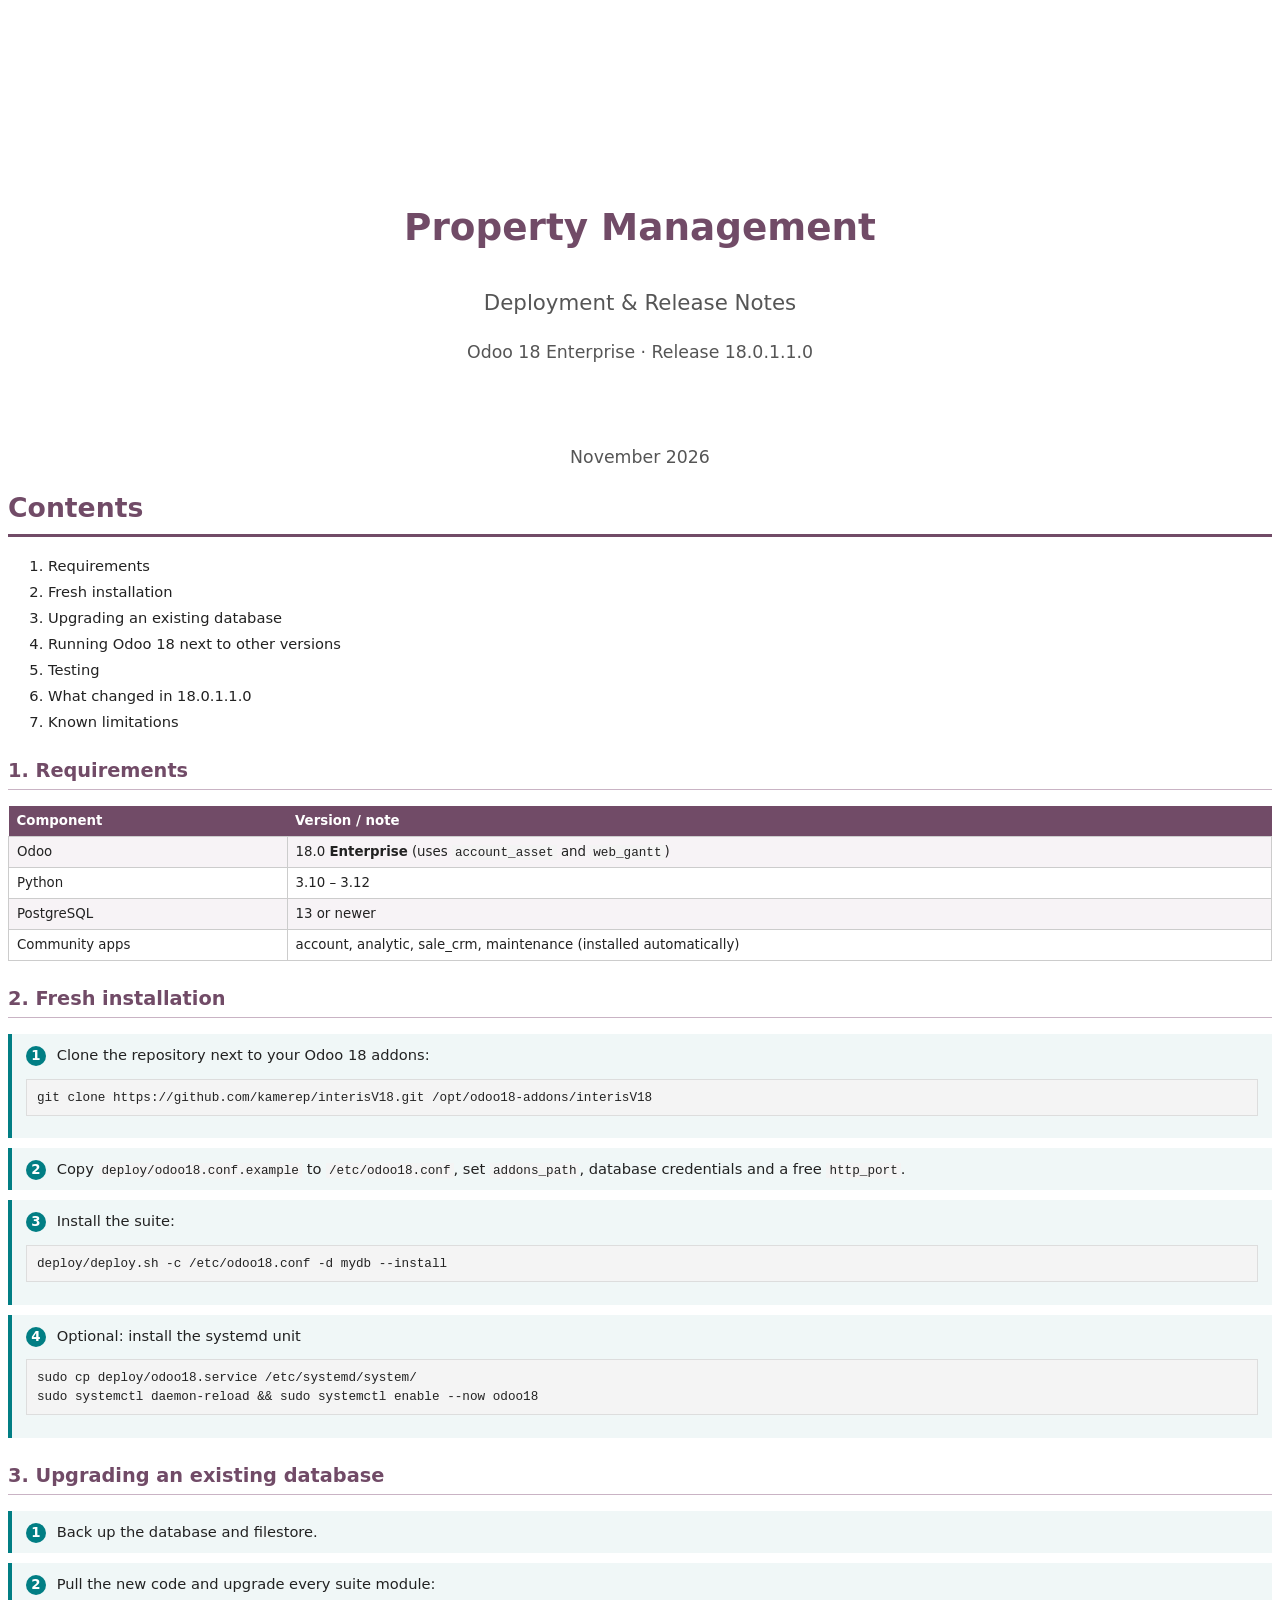
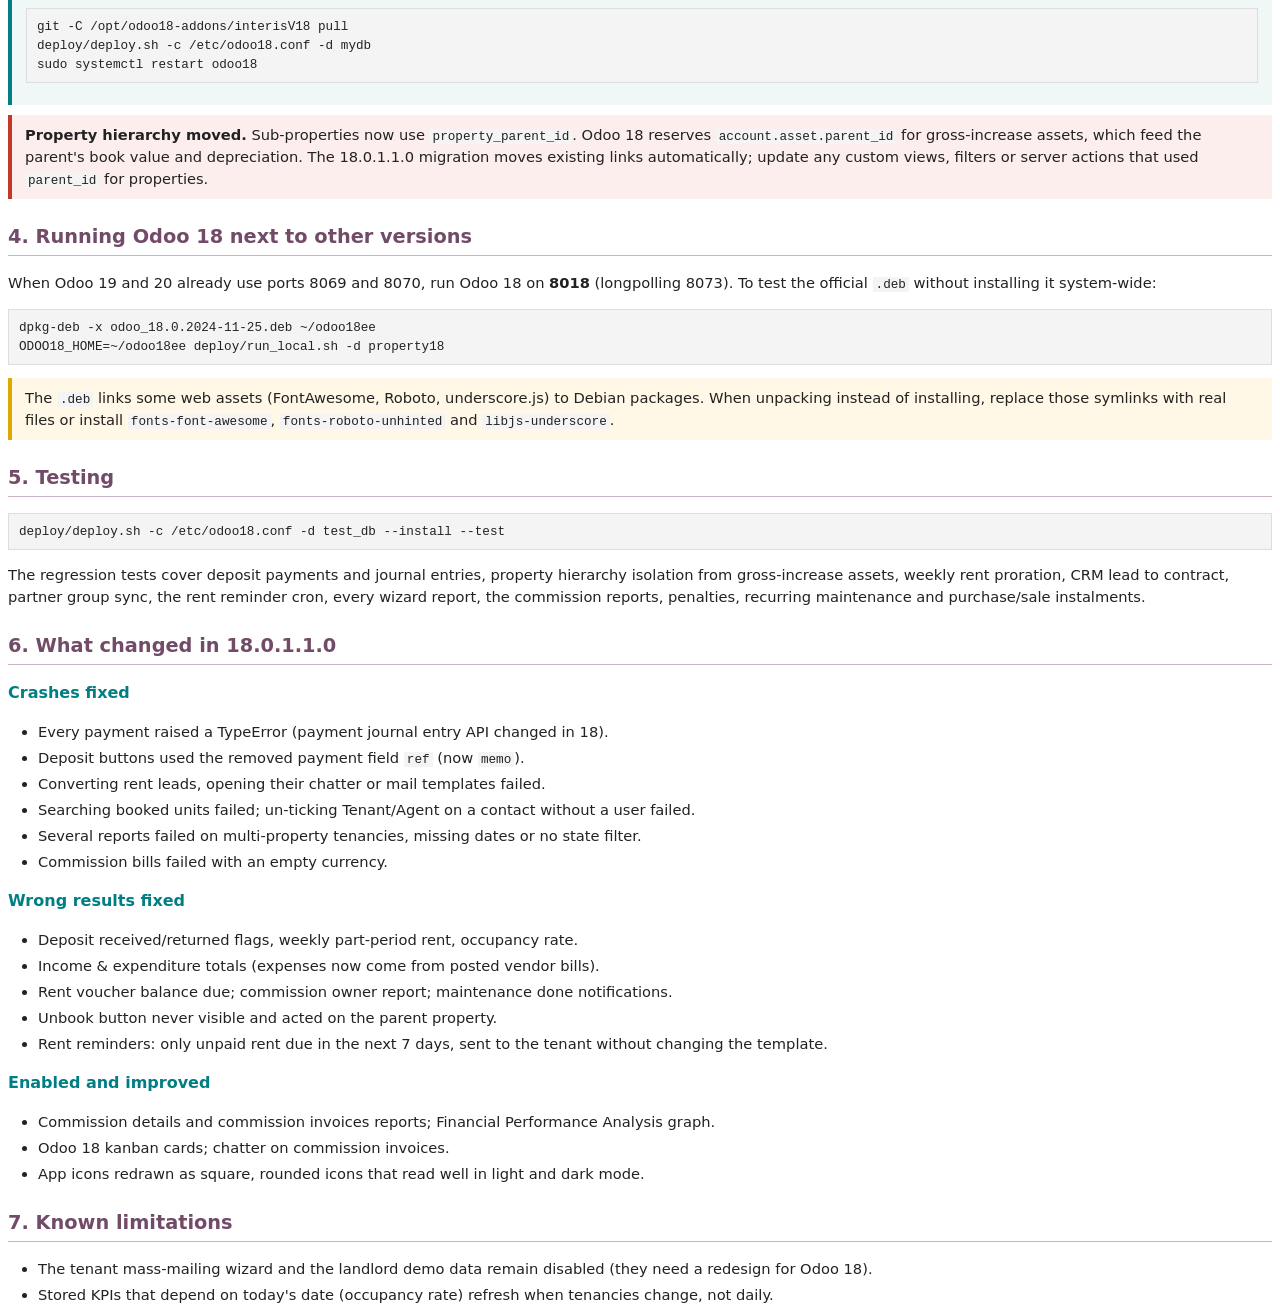
==== docs/Deployment_and_Release_Notes.html @ 34915059 "Document the 18.0.1.1.0 release and deployment docs: - Add Deployment_and_Release_Notes in HTML and " ====
<!DOCTYPE html>
<html lang="en">
<head>
<meta charset="utf-8">
<title>Property Management — Deployment &amp; Release Notes</title>
<style>
  @page { size: A4; margin: 18mm 16mm; }
  body { font-family: "DejaVu Sans", "Segoe UI", Arial, sans-serif; font-size: 11pt; color: #222; line-height: 1.5; }
  h1 { color: #714B67; font-size: 20pt; border-bottom: 3px solid #714B67; padding-bottom: 6px; margin-top: 0; }
  h2 { color: #714B67; font-size: 14.5pt; border-bottom: 1px solid #c9b3c4; padding-bottom: 3px; margin-top: 24px; }
  h3 { color: #017E84; font-size: 12pt; margin-top: 16px; }
  table { border-collapse: collapse; width: 100%; margin: 10px 0; font-size: 10pt; }
  th { background: #714B67; color: #fff; text-align: left; padding: 5px 8px; }
  td { border: 1px solid #ccc; padding: 5px 8px; vertical-align: top; }
  tr:nth-child(even) td { background: #f7f3f6; }
  .step { background: #f0f7f7; border-left: 4px solid #017E84; padding: 10px 14px; margin: 10px 0; }
  .step b.n { display:inline-block; background:#017E84; color:#fff; border-radius:50%; width:20px; height:20px; text-align:center; line-height:20px; font-size:10pt; margin-right:6px;}
  .note { background: #fff8e6; border-left: 4px solid #e0a800; padding: 9px 13px; margin: 9px 0; }
  .warn { background: #fdeeee; border-left: 4px solid #c0392b; padding: 9px 13px; margin: 9px 0; }
  .tip  { background: #eef7ee; border-left: 4px solid #2e8b57; padding: 9px 13px; margin: 9px 0; }
  .pagebreak { page-break-before: always; }
  .cover { text-align: center; margin-top: 200px; }
  .cover h1 { border: none; font-size: 28pt; }
  .cover p { font-size: 13pt; color: #555; }
  ul { margin: 6px 0 6px 18px; padding-left: 12px; }
  li { margin-bottom: 4px; }
  .kbd { background:#eee; border:1px solid #bbb; border-radius:3px; padding:0 5px; }
  .arrow { color:#017E84; font-weight:bold; }
  .faq dt { font-weight: bold; color:#714B67; margin-top: 10px;}
  .faq dd { margin: 2px 0 8px 0; }

  pre { background:#f4f4f4; border:1px solid #ddd; padding:8px 10px; font-size:9.5pt; white-space:pre-wrap; }
  code { background:#f4f4f4; padding:0 3px; font-size:9.5pt; }
</style>
</head>
<body>
<div class="cover">
  <h1>Property Management</h1>
  <p style="font-size:16pt;">Deployment &amp; Release Notes</p>
  <p>Odoo 18 Enterprise &middot; Release 18.0.1.1.0</p>
  <br><br>
  <p>November 2026</p>
</div>

<div class="pagebreak"></div>
<h1>Contents</h1>
<ol>
  <li>Requirements</li>
  <li>Fresh installation</li>
  <li>Upgrading an existing database</li>
  <li>Running Odoo 18 next to other versions</li>
  <li>Testing</li>
  <li>What changed in 18.0.1.1.0</li>
  <li>Known limitations</li>
</ol>

<h2>1. Requirements</h2>
<table>
<tr><th>Component</th><th>Version / note</th></tr>
<tr><td>Odoo</td><td>18.0 <b>Enterprise</b> (uses <code>account_asset</code> and <code>web_gantt</code>)</td></tr>
<tr><td>Python</td><td>3.10 – 3.12</td></tr>
<tr><td>PostgreSQL</td><td>13 or newer</td></tr>
<tr><td>Community apps</td><td>account, analytic, sale_crm, maintenance (installed automatically)</td></tr>
</table>

<h2>2. Fresh installation</h2>
<div class="step"><b class="n">1</b> Clone the repository next to your Odoo 18 addons:
<pre>git clone https://github.com/kamerep/interisV18.git /opt/odoo18-addons/interisV18</pre></div>
<div class="step"><b class="n">2</b> Copy <code>deploy/odoo18.conf.example</code> to <code>/etc/odoo18.conf</code>, set
<code>addons_path</code>, database credentials and a free <code>http_port</code>.</div>
<div class="step"><b class="n">3</b> Install the suite:
<pre>deploy/deploy.sh -c /etc/odoo18.conf -d mydb --install</pre></div>
<div class="step"><b class="n">4</b> Optional: install the systemd unit
<pre>sudo cp deploy/odoo18.service /etc/systemd/system/
sudo systemctl daemon-reload &amp;&amp; sudo systemctl enable --now odoo18</pre></div>

<h2>3. Upgrading an existing database</h2>
<div class="step"><b class="n">1</b> Back up the database and filestore.</div>
<div class="step"><b class="n">2</b> Pull the new code and upgrade every suite module:
<pre>git -C /opt/odoo18-addons/interisV18 pull
deploy/deploy.sh -c /etc/odoo18.conf -d mydb
sudo systemctl restart odoo18</pre></div>
<div class="warn"><b>Property hierarchy moved.</b> Sub-properties now use <code>property_parent_id</code>.
Odoo 18 reserves <code>account.asset.parent_id</code> for gross-increase assets, which feed the parent's
book value and depreciation. The 18.0.1.1.0 migration moves existing links automatically; update any
custom views, filters or server actions that used <code>parent_id</code> for properties.</div>

<h2>4. Running Odoo 18 next to other versions</h2>
<p>When Odoo 19 and 20 already use ports 8069 and 8070, run Odoo 18 on <b>8018</b>
(longpolling 8073). To test the official <code>.deb</code> without installing it system-wide:</p>
<pre>dpkg-deb -x odoo_18.0.2024-11-25.deb ~/odoo18ee
ODOO18_HOME=~/odoo18ee deploy/run_local.sh -d property18</pre>
<div class="note">The <code>.deb</code> links some web assets (FontAwesome, Roboto, underscore.js) to Debian
packages. When unpacking instead of installing, replace those symlinks with real files or install
<code>fonts-font-awesome</code>, <code>fonts-roboto-unhinted</code> and <code>libjs-underscore</code>.</div>

<h2>5. Testing</h2>
<pre>deploy/deploy.sh -c /etc/odoo18.conf -d test_db --install --test</pre>
<p>The regression tests cover deposit payments and journal entries, property hierarchy isolation from
gross-increase assets, weekly rent proration, CRM lead to contract, partner group sync, the rent
reminder cron, every wizard report, the commission reports, penalties, recurring maintenance and
purchase/sale instalments.</p>

<h2>6. What changed in 18.0.1.1.0</h2>
<h3>Crashes fixed</h3>
<ul>
<li>Every payment raised a TypeError (payment journal entry API changed in 18).</li>
<li>Deposit buttons used the removed payment field <code>ref</code> (now <code>memo</code>).</li>
<li>Converting rent leads, opening their chatter or mail templates failed.</li>
<li>Searching booked units failed; un-ticking Tenant/Agent on a contact without a user failed.</li>
<li>Several reports failed on multi-property tenancies, missing dates or no state filter.</li>
<li>Commission bills failed with an empty currency.</li>
</ul>
<h3>Wrong results fixed</h3>
<ul>
<li>Deposit received/returned flags, weekly part-period rent, occupancy rate.</li>
<li>Income &amp; expenditure totals (expenses now come from posted vendor bills).</li>
<li>Rent voucher balance due; commission owner report; maintenance done notifications.</li>
<li>Unbook button never visible and acted on the parent property.</li>
<li>Rent reminders: only unpaid rent due in the next 7 days, sent to the tenant without changing the template.</li>
</ul>
<h3>Enabled and improved</h3>
<ul>
<li>Commission details and commission invoices reports; Financial Performance Analysis graph.</li>
<li>Odoo 18 kanban cards; chatter on commission invoices.</li>
<li>App icons redrawn as square, rounded icons that read well in light and dark mode.</li>
</ul>

<h2>7. Known limitations</h2>
<ul>
<li>The tenant mass-mailing wizard and the landlord demo data remain disabled (they need a redesign for Odoo 18).</li>
<li>Stored KPIs that depend on today's date (occupancy rate) refresh when tenancies change, not daily.</li>
</ul>
</body>
</html>
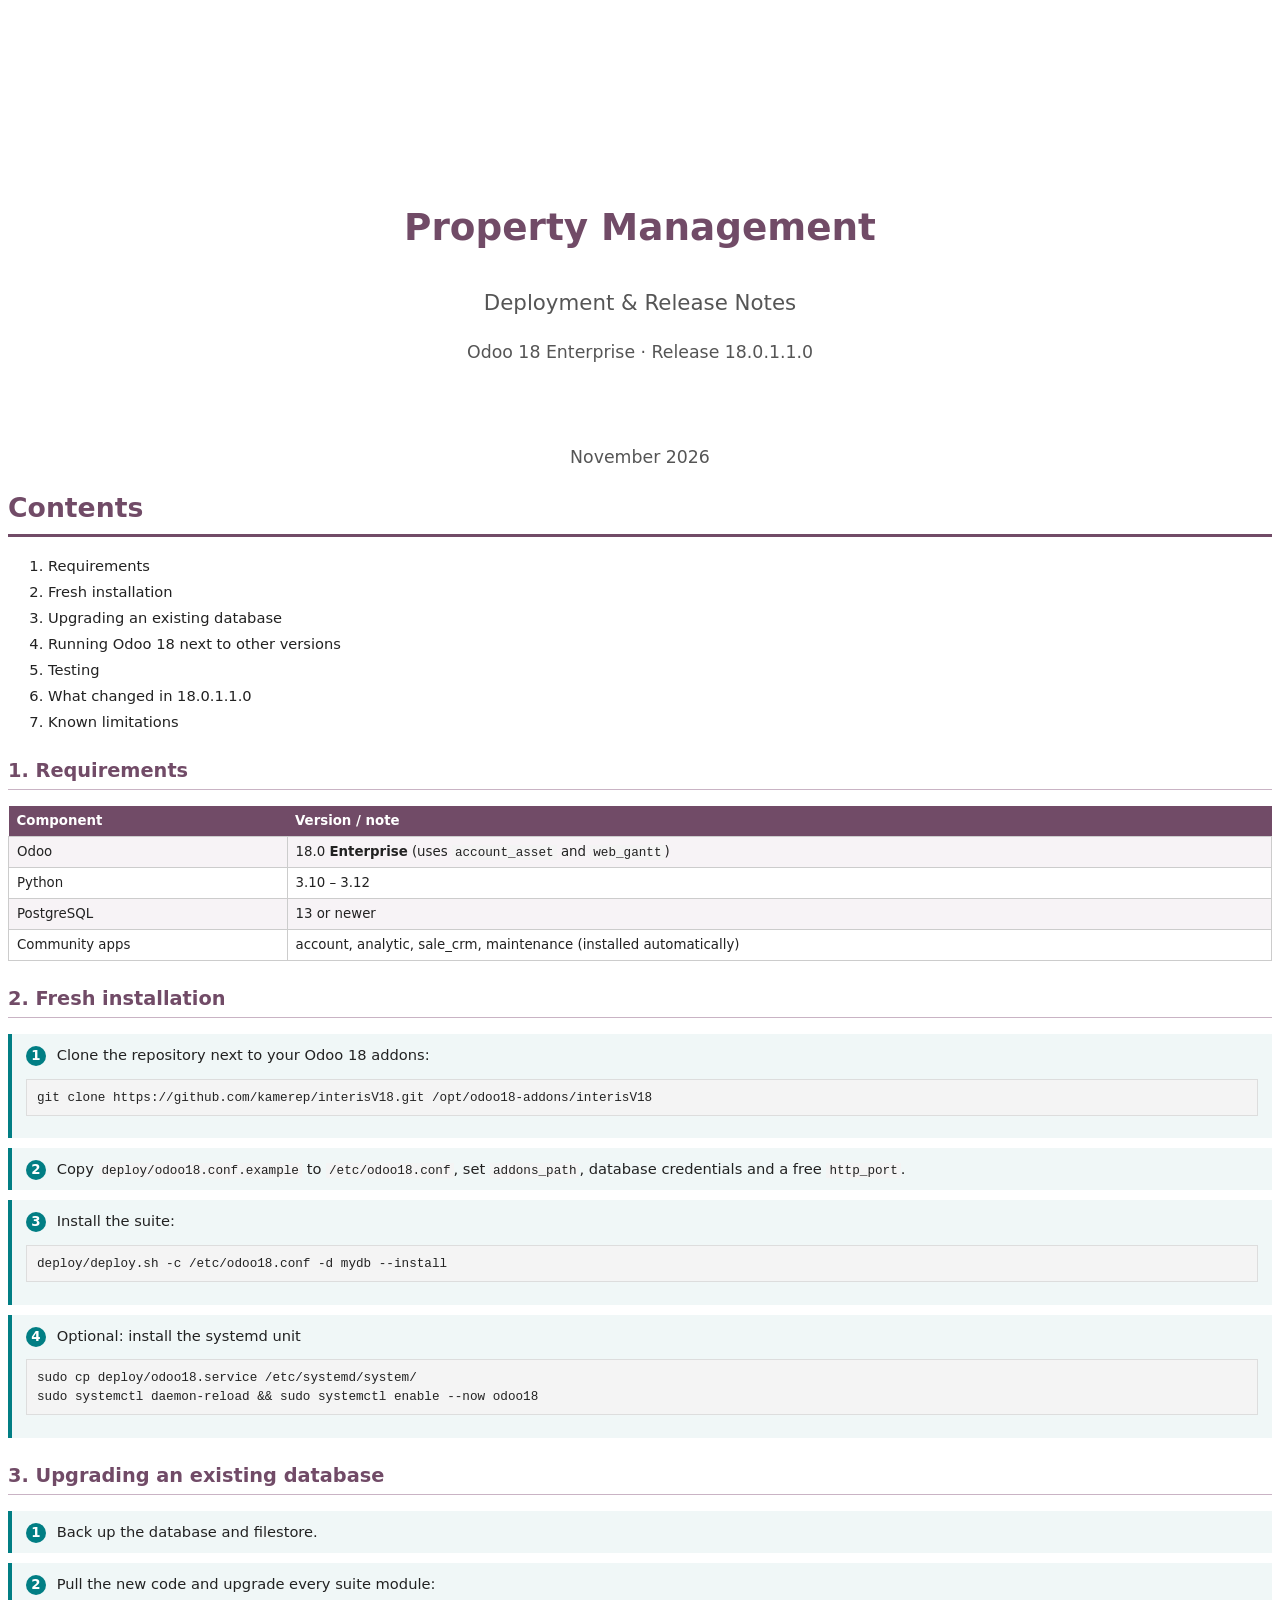
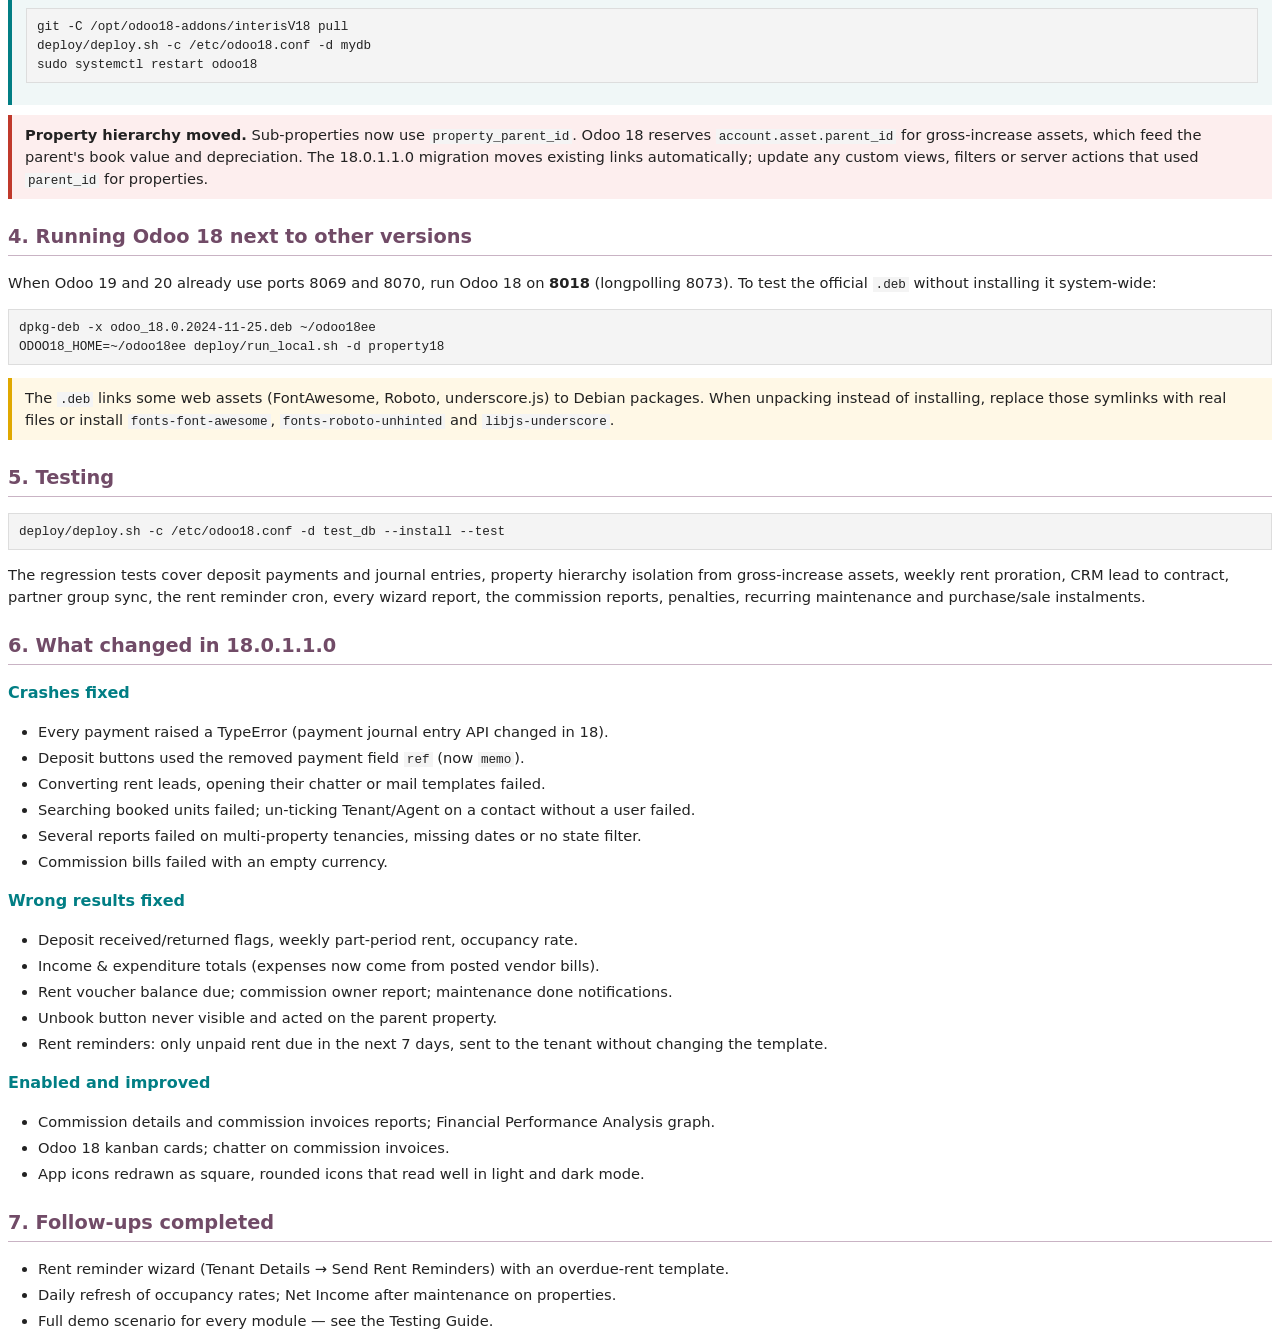
==== commit 1955b372: "Complete open items and add a full demo scenario for testing property_management_ee: - Rebuild the r" ====
--- a/docs/Deployment_and_Release_Notes.html
+++ b/docs/Deployment_and_Release_Notes.html
@@ -126,10 +126,11 @@
 <li>App icons redrawn as square, rounded icons that read well in light and dark mode.</li>
 </ul>
 
-<h2>7. Known limitations</h2>
+<h2>7. Follow-ups completed</h2>
 <ul>
-<li>The tenant mass-mailing wizard and the landlord demo data remain disabled (they need a redesign for Odoo 18).</li>
-<li>Stored KPIs that depend on today's date (occupancy rate) refresh when tenancies change, not daily.</li>
+<li>Rent reminder wizard (Tenant Details &rarr; Send Rent Reminders) with an overdue-rent template.</li>
+<li>Daily refresh of occupancy rates; Net Income after maintenance on properties.</li>
+<li>Full demo scenario for every module &mdash; see the Testing Guide.</li>
 </ul>
 </body>
 </html>
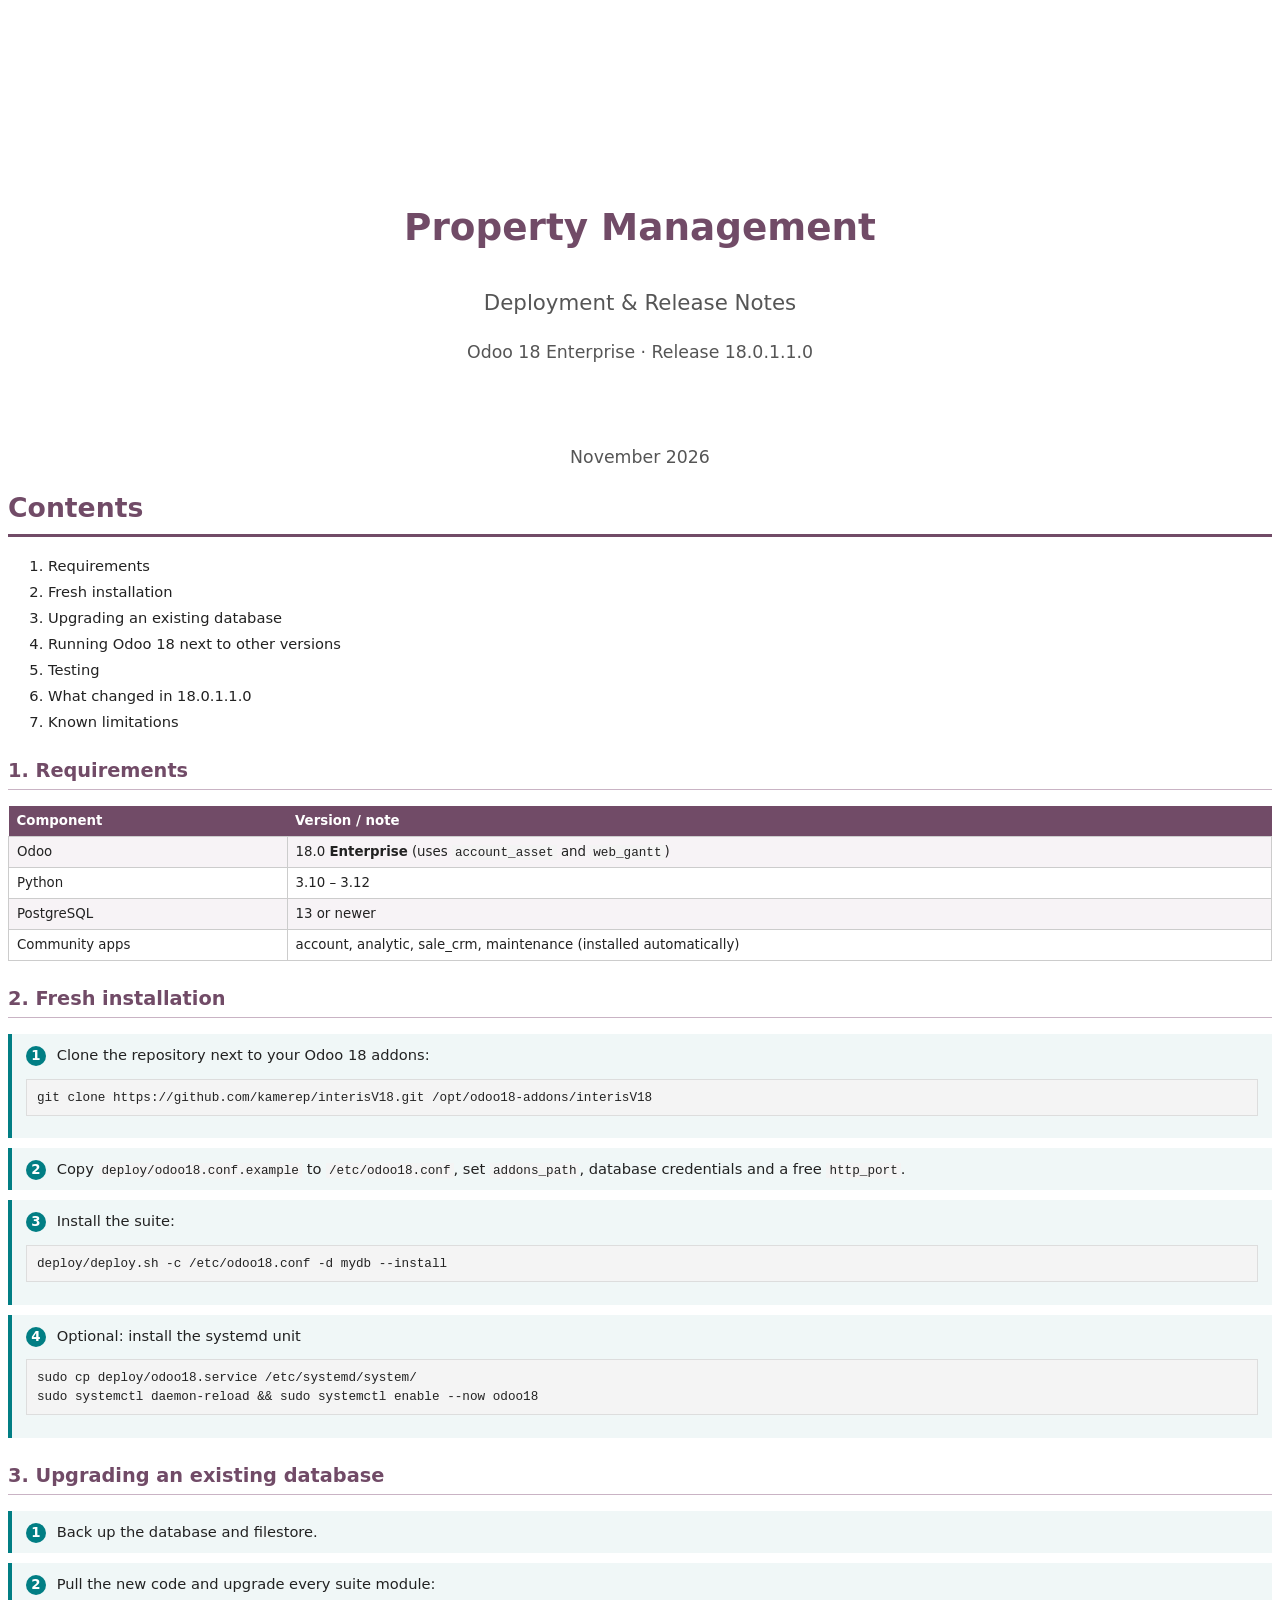
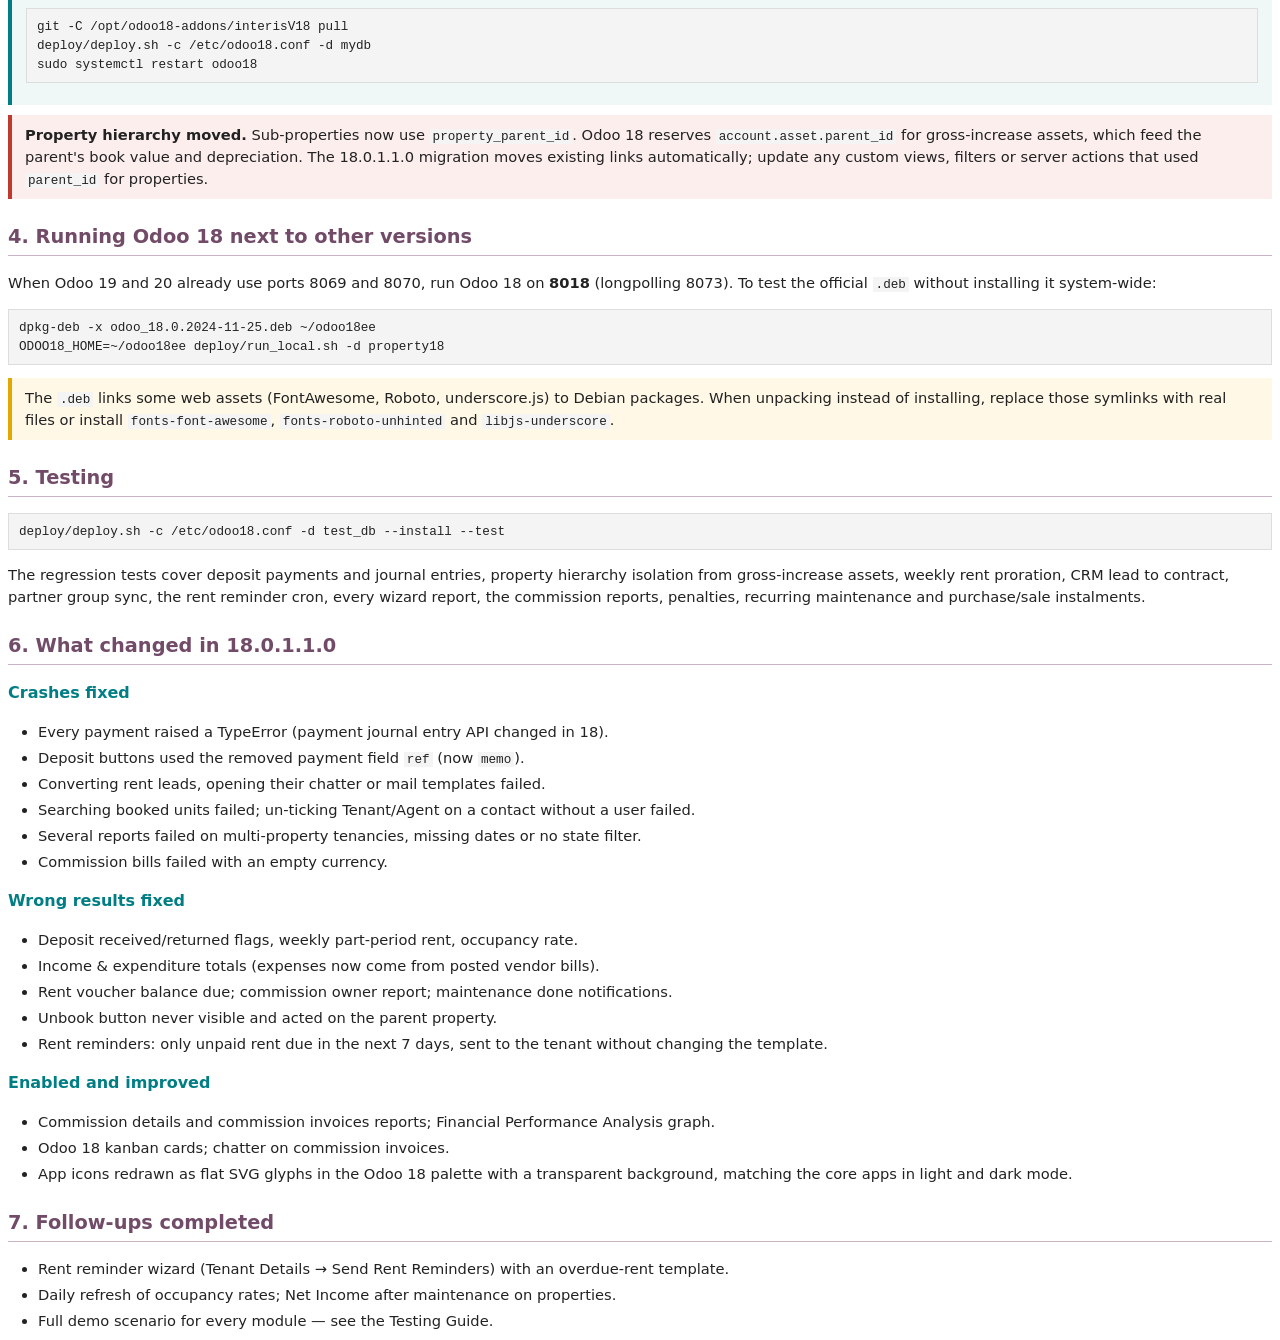
==== commit 2deef0ed: "Redraw app icons in the Odoo 18 style All modules: - Flat SVG glyphs in the Odoo palette on a transp" ====
--- a/docs/Deployment_and_Release_Notes.html
+++ b/docs/Deployment_and_Release_Notes.html
@@ -123,7 +123,7 @@
 <ul>
 <li>Commission details and commission invoices reports; Financial Performance Analysis graph.</li>
 <li>Odoo 18 kanban cards; chatter on commission invoices.</li>
-<li>App icons redrawn as square, rounded icons that read well in light and dark mode.</li>
+<li>App icons redrawn as flat SVG glyphs in the Odoo 18 palette with a transparent background, matching the core apps in light and dark mode.</li>
 </ul>
 
 <h2>7. Follow-ups completed</h2>
